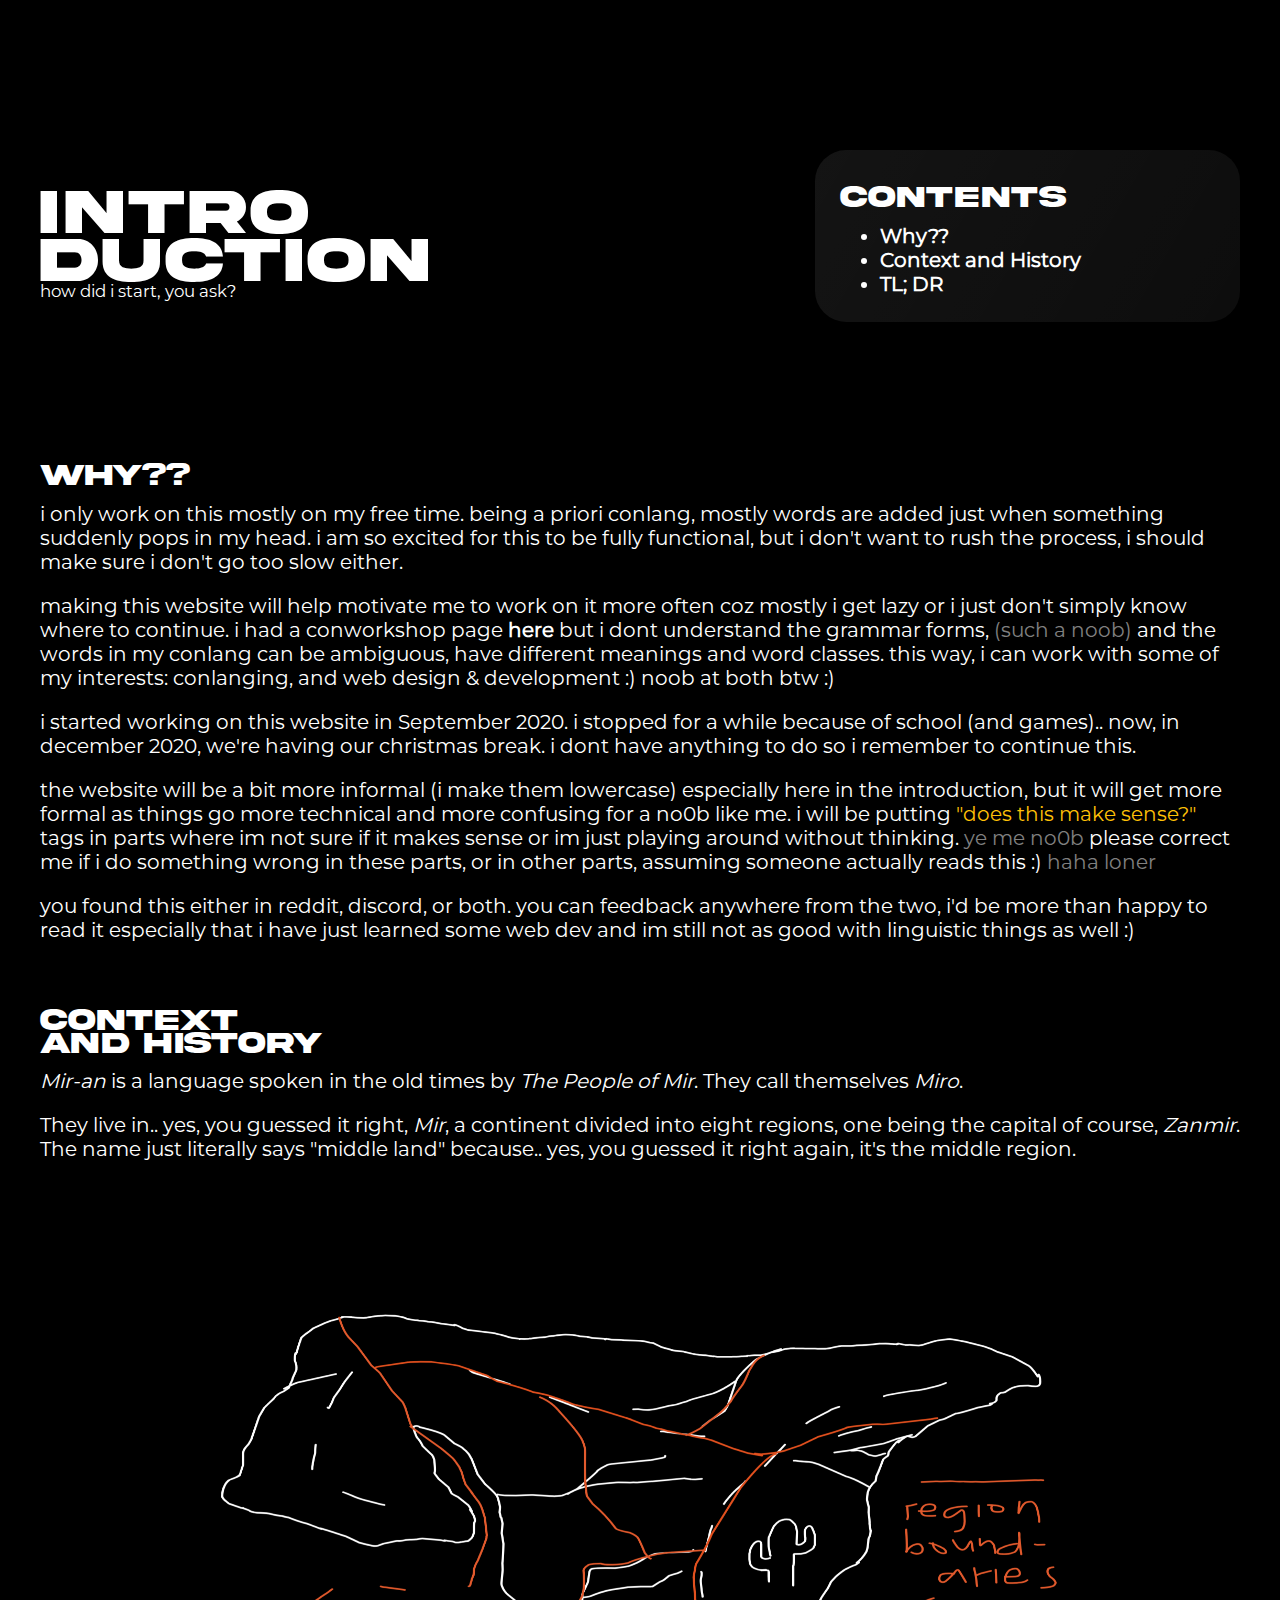
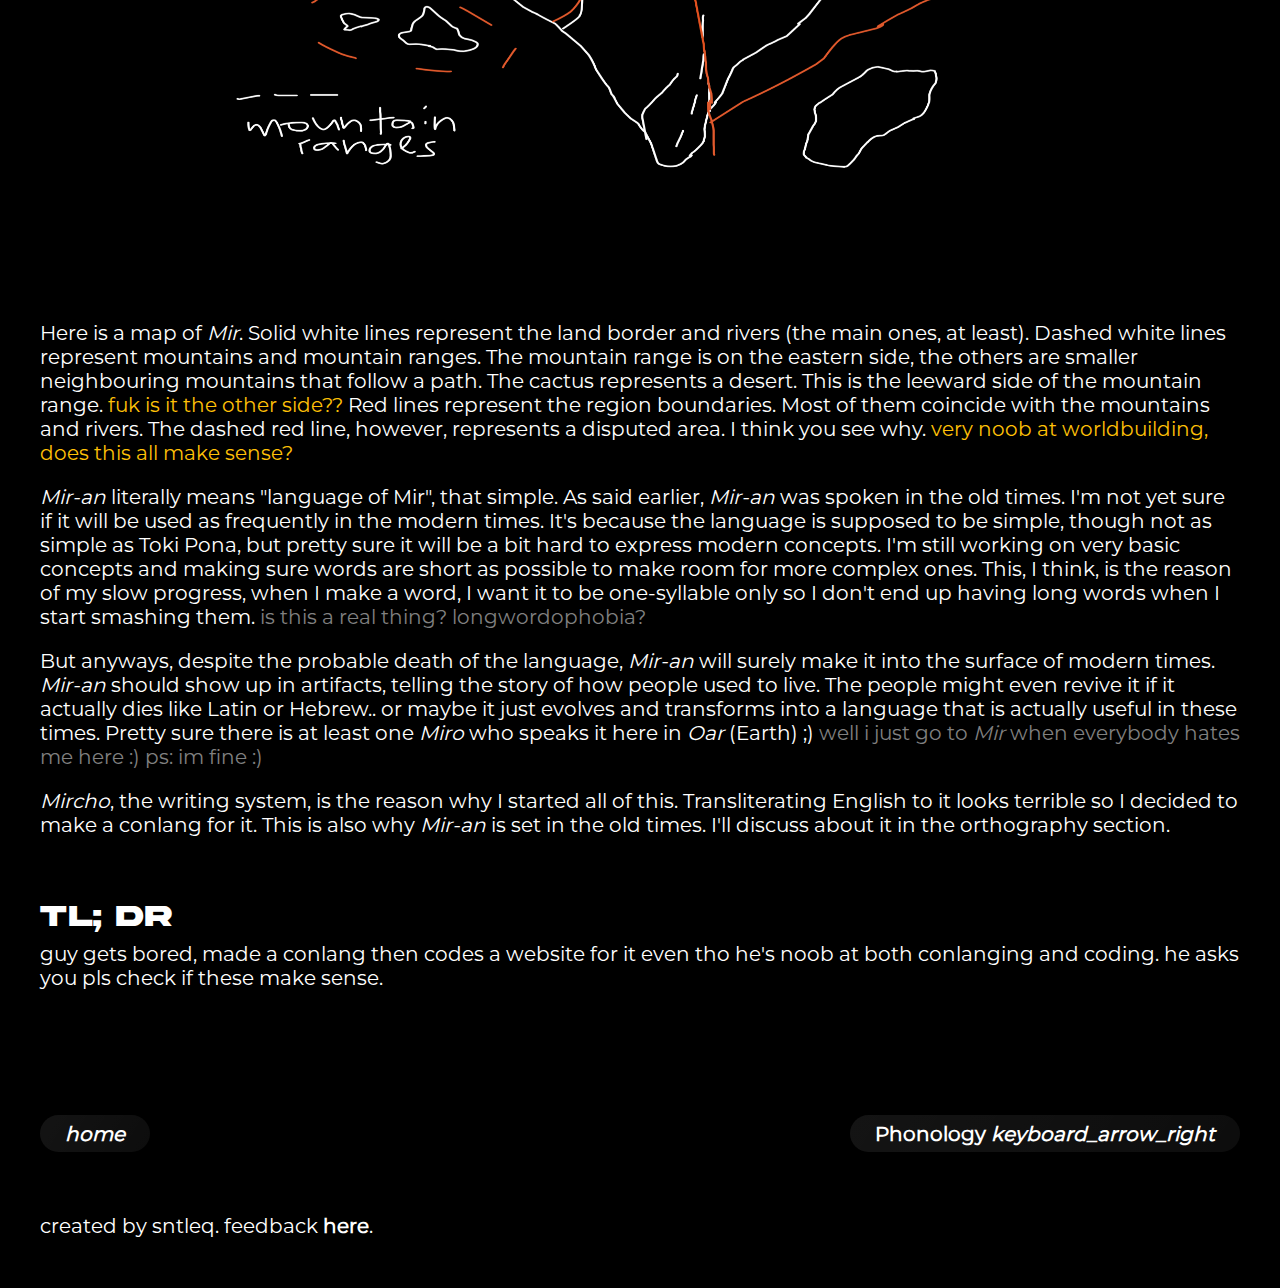
==== introduction/index.html @ e84870e8 "Update index.html" ====
<!DOCTYPE html>
<html>
    <head>
        <meta charset="UTF-8">
        <meta name="viewport" content="width=device-width, initial-scale=1.0">
        <meta http-equiv="X-UA-Compatible" content="ie=edge">
        <meta property="og:title" content="Mir-an">
        <meta property="og:description" content="a noob conlang made by a noob">
        <meta property="og:image" content="../assets/thumbnail.png">
        <meta property="og:url" content="sntleq.github.io/mir-an">
        <meta name="twitter:card" content="summary_large_image">
        <title>Mir-an</title>
        <link rel="shortcut icon" type="image/png" href="../assets/favicon.png">
        <link rel="stylesheet" href="../css/sections.css">
    </head>
    <body>
        <section id="welcome">
            <div id="title">
                <h1>INTRO</br>DUCTION</h1>
                <sub> how did i start, you ask?</sub>
            </div>
            <div id="tableofcontents">
                <h2>CONTENTS</h2>
                <ul>
                    <li><a href="#why">Why??</a></li>
                    <li><a href="#context">Context and History</a></li>
                    <li><a href="#tldr">TL; DR</a></li>
                </ul>
            </div>
        </section>
        <div class="articles">
            <section id="why">
                <h2>WHY??</h2>
                <p>i only work on this mostly on my free time. being a priori conlang, mostly words are added just when something suddenly pops in my head. i am so excited for this to be fully functional, but i don't want to rush the process, i should make sure i don't go too slow either.</p>
                <p>making this website will help motivate me to work on it more often coz mostly i get lazy or i just don't simply know where to continue. i had a conworkshop page <a href="https://conworkshop.com/view_language.php?l=MIRN">here</a> but i dont understand the grammar forms, <span class="grey">(such a  noob)</span> and the words in my conlang can be ambiguous, have different meanings and word classes. this way, i can work with some of my interests: conlanging, and web design & development :) noob at both btw :)</p>
                <p>i started working on this website in September 2020. i stopped for a while because of school (and games).. now, in december 2020, we're having our christmas break. i dont have anything to do so i remember to continue this.
                <p>the website will be a bit more informal (i make them lowercase) especially here in the introduction, but it will get more formal as things go more technical and more confusing for a no0b like me. i will be putting <span class="nosense">"does this make sense?"</span> tags in parts where im not sure if it makes sense or im just playing around without thinking. <span class="grey">ye me no0b</span> please correct me if i do something wrong in these parts, or in other parts, assuming someone actually reads this :) <span class="grey">haha loner</span></p>
                <p>you found this either in reddit, discord, or both. you can feedback anywhere from the two, i'd be more than happy to read it especially that i have just learned some web dev and im still not as good with linguistic things as well :)</p>
            </section>
            <section id="context">
                <h2>CONTEXT</br>AND HISTORY</h2>
                <p><i>Mir-an</i> is a language spoken in the old times by <i>The People of Mir</i>. They call themselves <i>Miro</i>.</p>
                <p>They live in.. yes, you guessed it right, <i>Mir</i>, a continent divided into eight regions, one being the capital of course, <i>Zanmir</i>. The name just literally says "middle land" because.. yes, you guessed it right again, it's the middle region.</p>
                <img src="../assets/mir.png" alt="just some shitty worldbuilding">
                <p>Here is a map of <i>Mir</i>. Solid white lines represent the land border and rivers (the main ones, at least). Dashed white lines represent mountains and mountain ranges. The mountain range is on the eastern side, the others are smaller neighbouring mountains that follow a path. The cactus represents a desert. This is the leeward side of the mountain range. <span class="nosense">fuk is it the other side??</span> Red lines represent the region boundaries. Most of them coincide with the mountains and rivers. The dashed red line, however, represents a disputed area. I think you see why. <span class="nosense">very noob at worldbuilding, does this all make sense?</span></p>
                <p><i>Mir-an</i> literally means "language of Mir", that simple. As said earlier, <i>Mir-an</i> was spoken in the old times. I'm not yet sure if it will be used as frequently in the modern times. It's because the language is supposed to be simple, though not as simple as Toki Pona, but pretty sure it will be a bit hard to express modern concepts. I'm still working on very basic concepts and making sure words are short as possible to make room for more complex ones. This, I think, is the reason of my slow progress, when I make a word, I want it to be one-syllable only so I don't end up having long words when I start smashing them. <span class="grey">is this a real thing? longwordophobia?</span>
</p>
                <p>But anyways, despite the probable death of the language, <i>Mir-an</i> will surely make it into the surface of modern times. <i>Mir-an</i> should show up in artifacts, telling the story of how people used to live. The people might even revive it if it actually dies like Latin or Hebrew.. or maybe it just evolves and transforms into a language that is actually useful in these times. Pretty sure there is at least one <i>Miro</i> who speaks it here in <i>Oar</i> (Earth)  ;) <span class="grey">well i just go to <i>Mir</i> when everybody hates me here :) ps: im fine :)</span> </p>
                <p><i>Mircho</i>, the writing system, is the reason why I started all of this. Transliterating English to it looks terrible so I decided to make a conlang for it. This is also why <i>Mir-an</i> is set in the old times. I'll discuss about it in the orthography section.</p>
            </section>
            <section id="tldr">
                <h2>TL; DR</h2>
                <p>guy gets bored, made a conlang then codes a website for it even tho he's noob at both conlanging and coding. he asks you pls check if these make sense.</p>
            </section>
        </div>
        <section id="nav"> 
            <a class="navlink" href="sntleq.github.io/mir-an"><i class="material-icons">home</i></a>
            <a class="navlink" href="../phonology">Phonology <i class="material-icons">keyboard_arrow_right</i></a>
        </section>
        <footer>created by sntleq. feedback <a href="#">here</a>.</footer>
    </body>
</html>
---- css/sections.css ----
/* base styles */

body {
    font-family:"Montserrat";
    background-color:black;
    color:white;
    margin:0 auto;
}
a {
    text-decoration:none;
    font-weight:bold;
    color: white;
}
#welcome {
    margin-top:100px;
    display:flex;
    flex-wrap:wrap;
    justify-content:space-between;
    align-items:center;
}
#title {
    margin-right:6.25em;
}
#tableofcontents {
    background-image:linear-gradient(300deg,rgba(255,255,255,0.05),rgba(255,255,255,0.08));
    padding:0.3125em 1.25em;
    border-radius:1.5625em;
    width:18.75em;
    margin:1.5625em 0;
    overflow:hidden;
    position:relative;
    top:0.9375em;
}
.grey {
    color:gray;
}
.nosense {
    color:#FFC107;
}
h1,h2 {
    font-family:"Akira";
    line-height:0.75;
    position:relative;
    top:0.2em;
    margin-bottom:0;
}
h1 {
    font-size:320%;
}
h2 {
    font-size:150%;
}
h3 {
    font-size:90%;
    font-family:"Akira";
    line-height:0.9;
    position:relative;
    top:0.1em;
    margin-bottom:0;
}
section {
    margin:3.125em auto;
}
.articles {
    margin:6.25em auto;
}
img {
    display:block;
    width:80%;
    max-height:80vh;
    margin-left:auto;
    margin-right:auto;
}
.tablediv {
    overflow-x:auto;
}
table {
    border-collapse:collapse;
}
table,th,td {
    border:1px solid white;
}
td {
    text-align:center;
}
#nav {
    display:flex;
    flex-wrap:wrap;
    justify-content:space-between;
    align-items:center;
}
.navlink {
    background-image:linear-gradient(300deg,rgba(255,255,255,0.05),rgba(255,255,255,0.08));
    padding:0.3125em 1.25em;
    border-radius:1.5625em;
}
footer {
    margin-bottom:50px;
}
@font-face {
  font-family:"Akira";
  src:url("../assets/akira-expanded-demo.otf") format("opentype");
}
@font-face {
  font-family:Montserrat;
  src:url("../assets/montserrat-regular.otf") format("opentype");
}

/* mobile styles*/

body {
    max-width:90%
}

/* laptop styles */

@media screen and (min-width:960px) {
    body {
        font-size:18px;
    }
}

/* desktop styles */

@media screen and (min-width:1200px) {
    body {
        font-size:20px;
        max-width:1200px;
    }
}
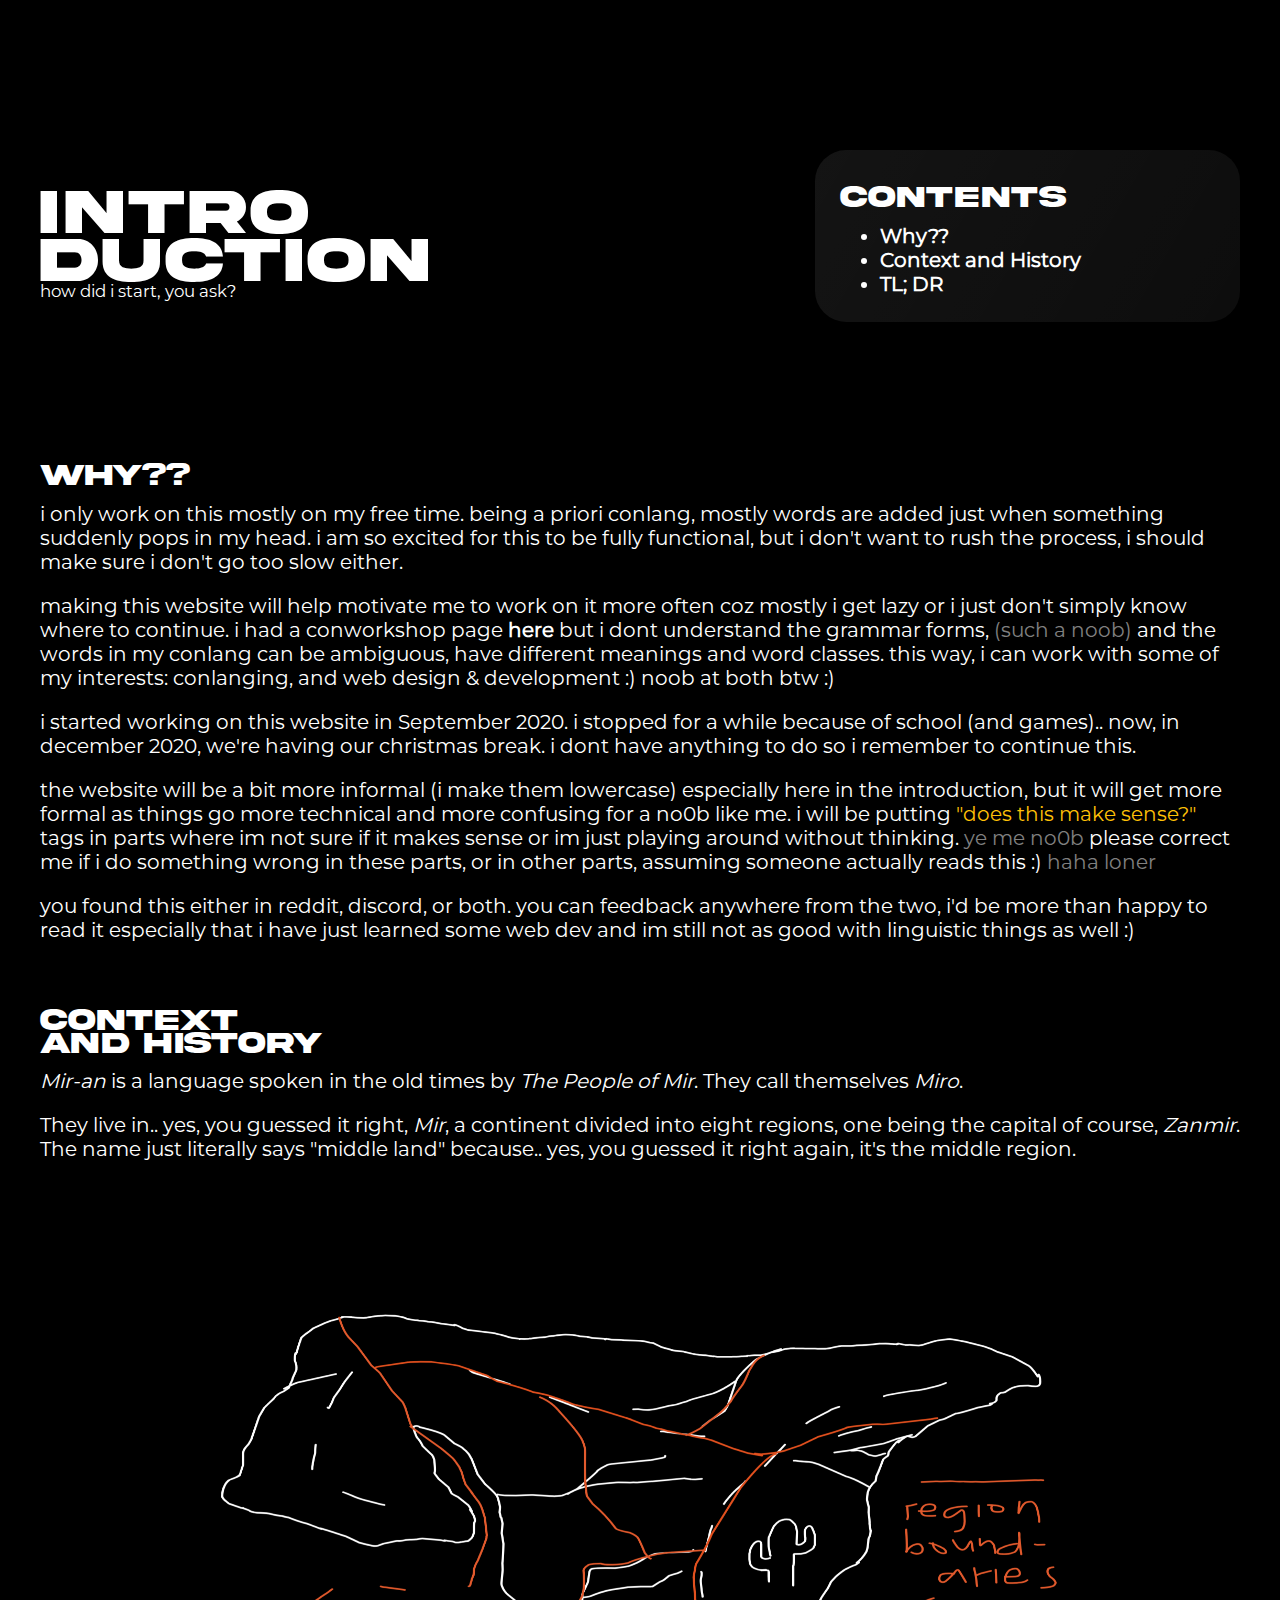
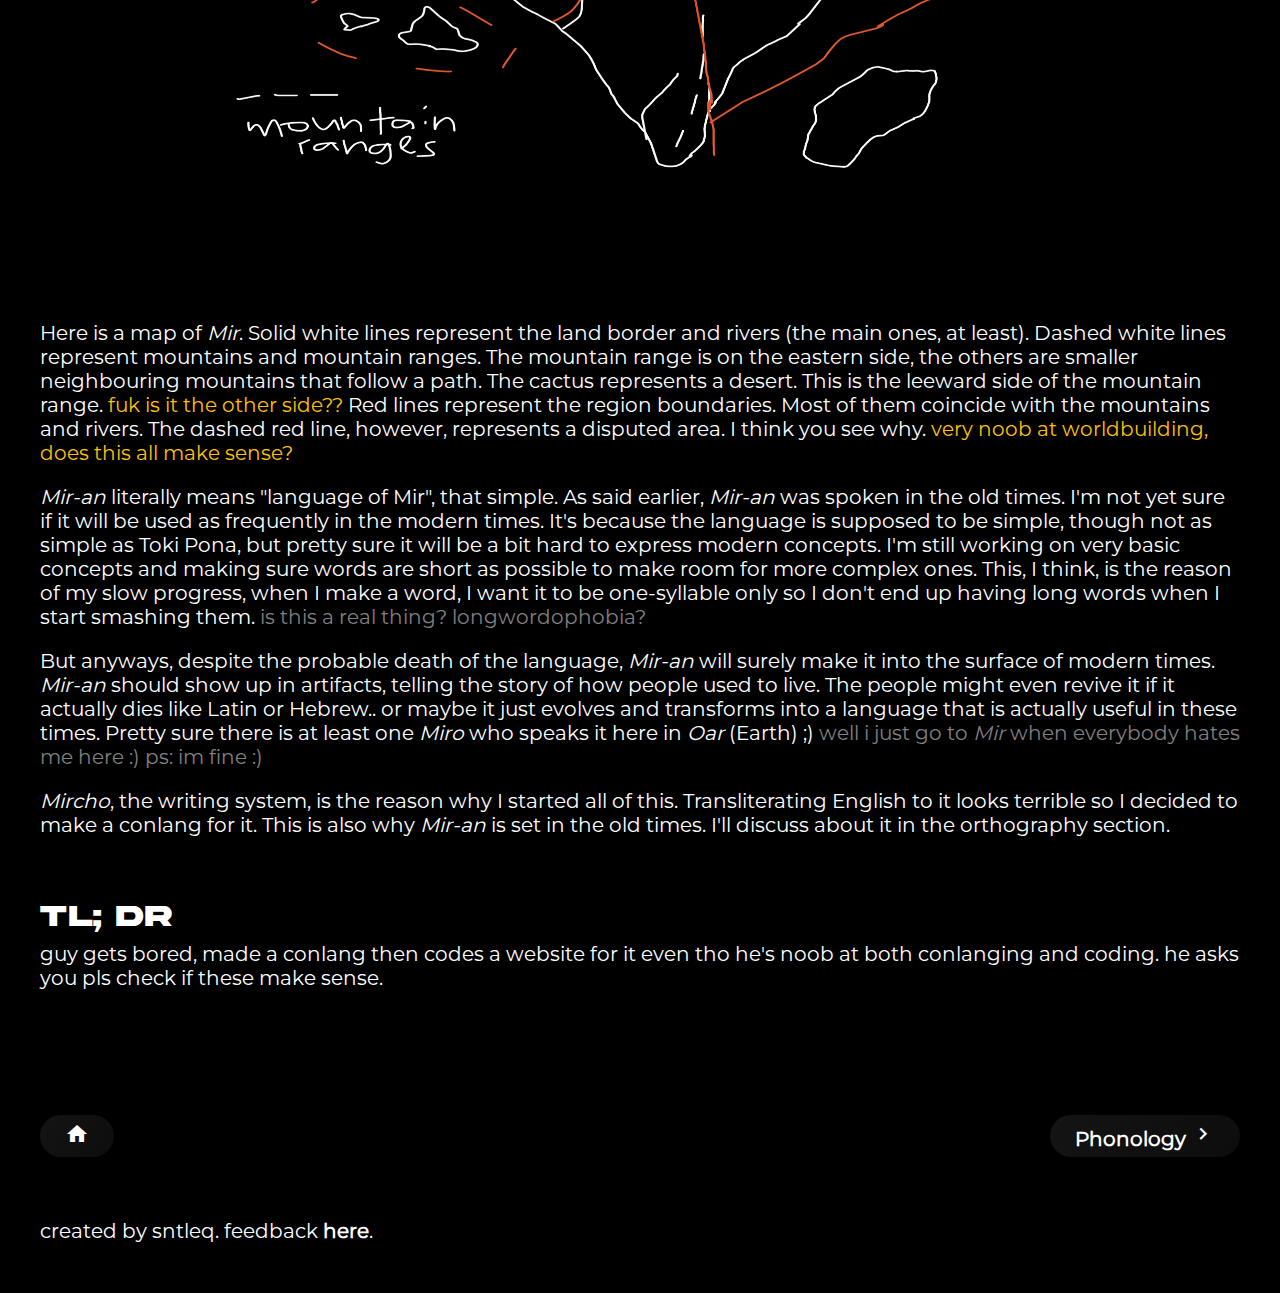
==== commit 8a81e144: "Update index.html" ====
--- a/introduction/index.html
+++ b/introduction/index.html
@@ -12,6 +12,8 @@
         <title>Mir-an</title>
         <link rel="shortcut icon" type="image/png" href="../assets/favicon.png">
         <link rel="stylesheet" href="../css/sections.css">
+        <link href="https://fonts.googleapis.com/icon?family=Material+Icons"
+      rel="stylesheet">
     </head>
     <body>
         <section id="welcome">
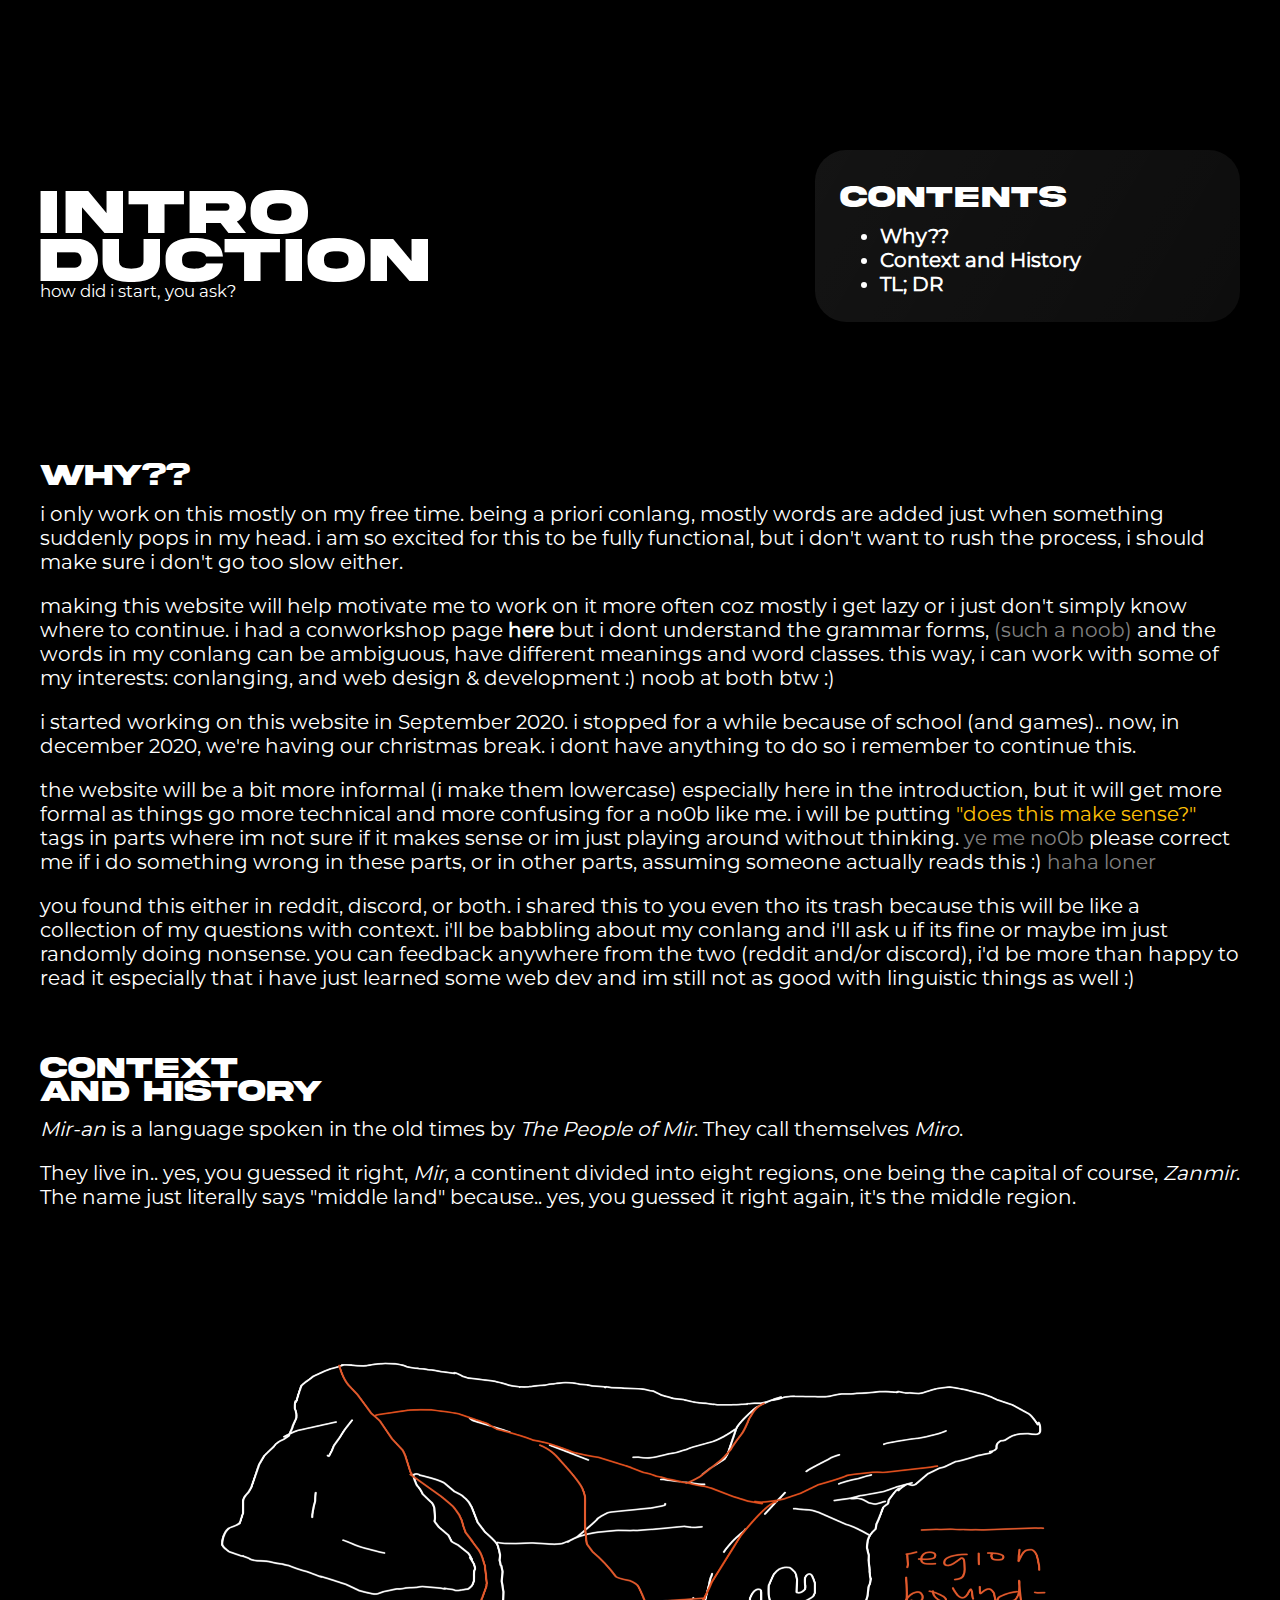
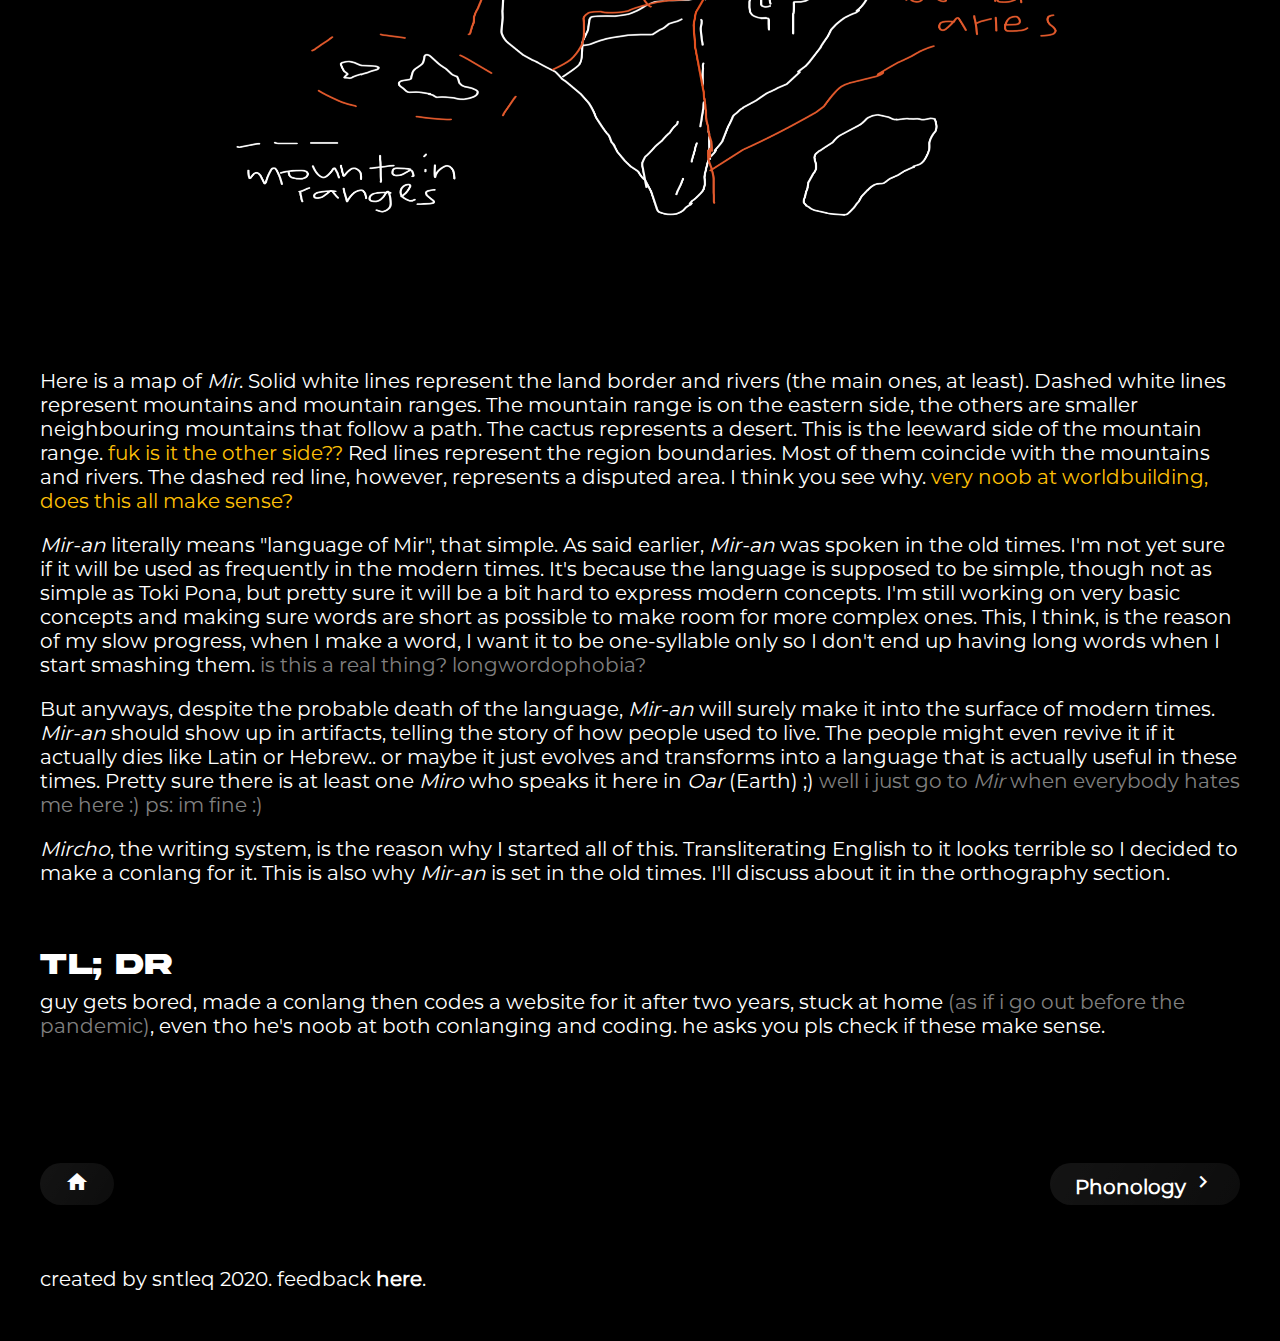
==== commit 766ed2b5: "Update index.html" ====
--- a/introduction/index.html
+++ b/introduction/index.html
@@ -37,7 +37,7 @@
                 <p>making this website will help motivate me to work on it more often coz mostly i get lazy or i just don't simply know where to continue. i had a conworkshop page <a href="https://conworkshop.com/view_language.php?l=MIRN">here</a> but i dont understand the grammar forms, <span class="grey">(such a  noob)</span> and the words in my conlang can be ambiguous, have different meanings and word classes. this way, i can work with some of my interests: conlanging, and web design & development :) noob at both btw :)</p>
                 <p>i started working on this website in September 2020. i stopped for a while because of school (and games).. now, in december 2020, we're having our christmas break. i dont have anything to do so i remember to continue this.
                 <p>the website will be a bit more informal (i make them lowercase) especially here in the introduction, but it will get more formal as things go more technical and more confusing for a no0b like me. i will be putting <span class="nosense">"does this make sense?"</span> tags in parts where im not sure if it makes sense or im just playing around without thinking. <span class="grey">ye me no0b</span> please correct me if i do something wrong in these parts, or in other parts, assuming someone actually reads this :) <span class="grey">haha loner</span></p>
-                <p>you found this either in reddit, discord, or both. you can feedback anywhere from the two, i'd be more than happy to read it especially that i have just learned some web dev and im still not as good with linguistic things as well :)</p>
+                <p>you found this either in reddit, discord, or both. i shared this to you even tho its trash because this will be like a collection of my questions with context. i'll be babbling about my conlang and i'll ask u if its fine or maybe im just randomly doing nonsense. you can feedback anywhere from the two (reddit and/or discord), i'd be more than happy to read it especially that i have just learned some web dev and im still not as good with linguistic things as well :)</p>
             </section>
             <section id="context">
                 <h2>CONTEXT</br>AND HISTORY</h2>
@@ -52,13 +52,13 @@
             </section>
             <section id="tldr">
                 <h2>TL; DR</h2>
-                <p>guy gets bored, made a conlang then codes a website for it even tho he's noob at both conlanging and coding. he asks you pls check if these make sense.</p>
+                <p>guy gets bored, made a conlang then codes a website for it after two years, stuck at home <span class="grey">(as if i go out before the pandemic)</span>, even tho he's noob at both conlanging and coding. he asks you pls check if these make sense.</p>
             </section>
         </div>
         <section id="nav"> 
-            <a class="navlink" href="sntleq.github.io/mir-an"><i class="material-icons">home</i></a>
-            <a class="navlink" href="../phonology">Phonology <i class="material-icons">keyboard_arrow_right</i></a>
+            <a class="navlink" href="../"><span class="valign-wrapper"><i class="material-icons">home</i></span></a>
+            <a class="navlink" href="../phonology"><span class="valign-wrapper">Phonology <i class="material-icons">keyboard_arrow_right</i></span></a>
         </section>
-        <footer>created by sntleq. feedback <a href="#">here</a>.</footer>
+        <footer>created by sntleq 2020. feedback <a href="#">here</a>.</footer>
     </body>
 </html>
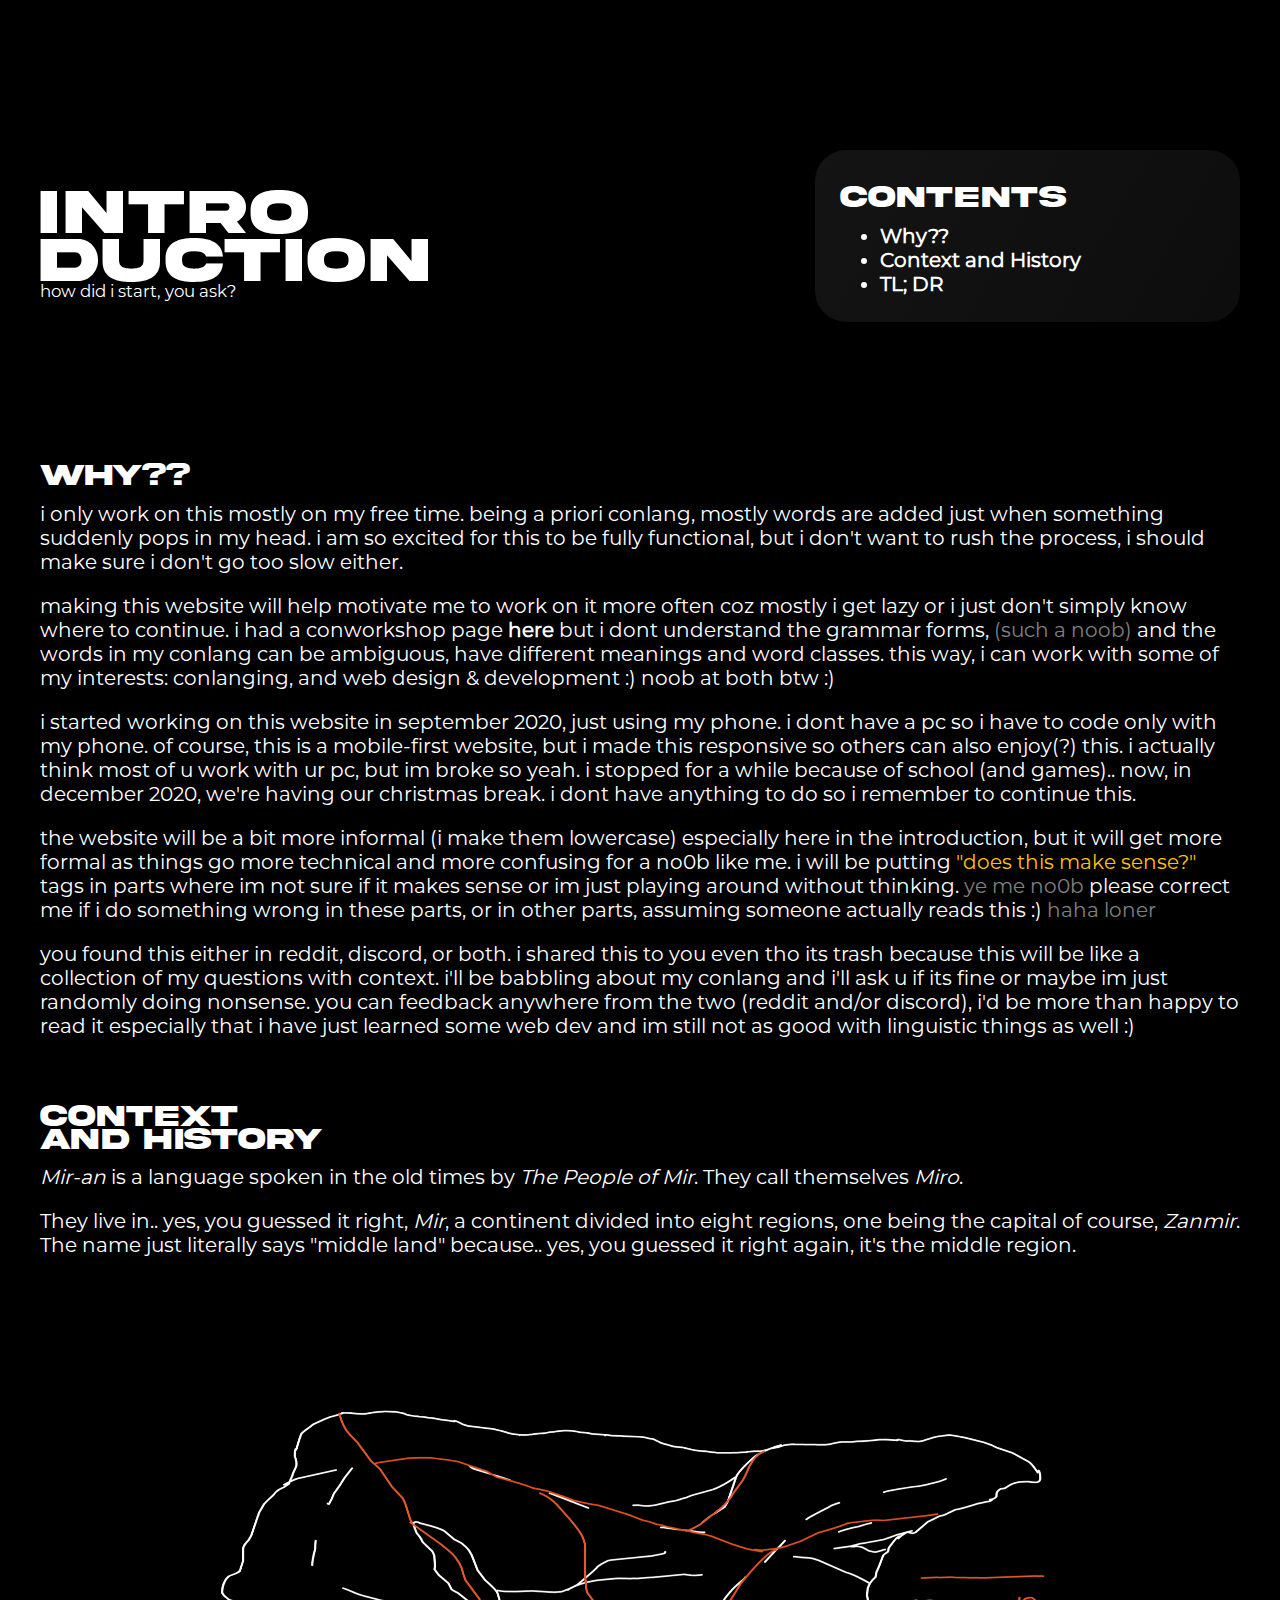
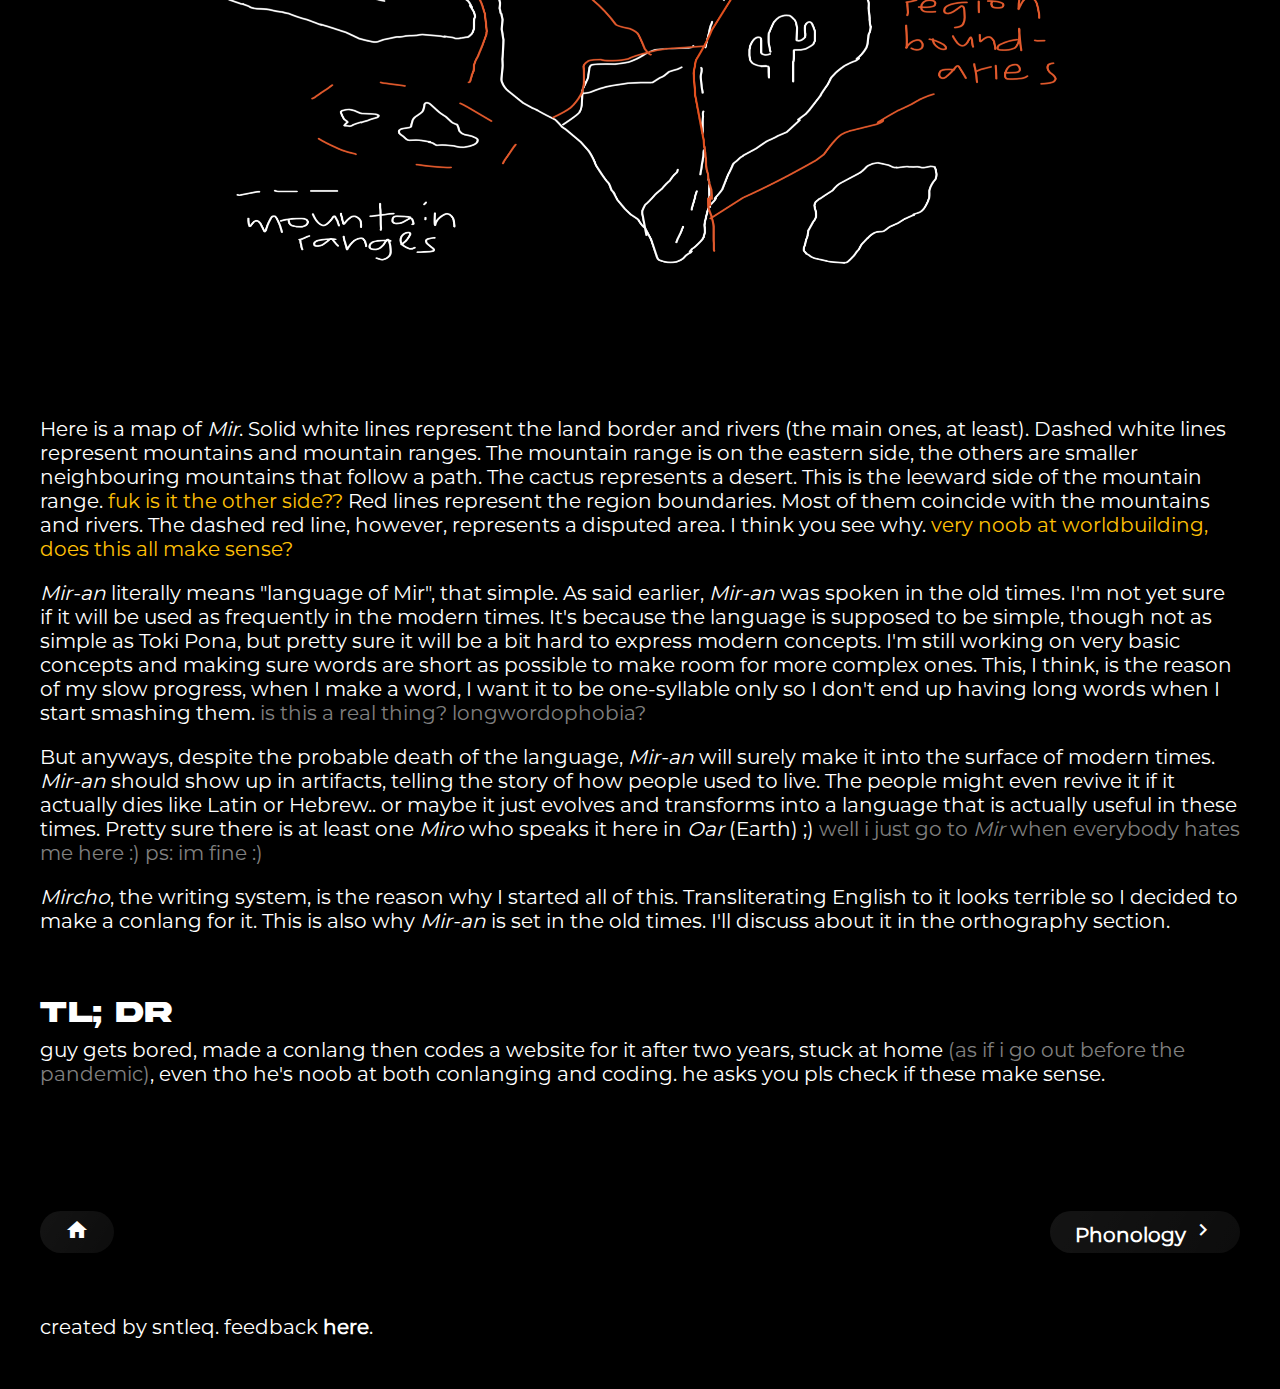
==== commit fdb1231a: "Update index.html" ====
--- a/introduction/index.html
+++ b/introduction/index.html
@@ -35,7 +35,7 @@
                 <h2>WHY??</h2>
                 <p>i only work on this mostly on my free time. being a priori conlang, mostly words are added just when something suddenly pops in my head. i am so excited for this to be fully functional, but i don't want to rush the process, i should make sure i don't go too slow either.</p>
                 <p>making this website will help motivate me to work on it more often coz mostly i get lazy or i just don't simply know where to continue. i had a conworkshop page <a href="https://conworkshop.com/view_language.php?l=MIRN">here</a> but i dont understand the grammar forms, <span class="grey">(such a  noob)</span> and the words in my conlang can be ambiguous, have different meanings and word classes. this way, i can work with some of my interests: conlanging, and web design & development :) noob at both btw :)</p>
-                <p>i started working on this website in September 2020. i stopped for a while because of school (and games).. now, in december 2020, we're having our christmas break. i dont have anything to do so i remember to continue this.
+                <p>i started working on this website in september 2020, just using my phone. i dont have a pc so i have to code only with my phone. of course, this is a mobile-first website, but i made this responsive so others can also enjoy(?) this. i actually think most of u work with ur pc, but im broke so yeah. i stopped for a while because of school (and games).. now, in december 2020, we're having our christmas break. i dont have anything to do so i remember to continue this.
                 <p>the website will be a bit more informal (i make them lowercase) especially here in the introduction, but it will get more formal as things go more technical and more confusing for a no0b like me. i will be putting <span class="nosense">"does this make sense?"</span> tags in parts where im not sure if it makes sense or im just playing around without thinking. <span class="grey">ye me no0b</span> please correct me if i do something wrong in these parts, or in other parts, assuming someone actually reads this :) <span class="grey">haha loner</span></p>
                 <p>you found this either in reddit, discord, or both. i shared this to you even tho its trash because this will be like a collection of my questions with context. i'll be babbling about my conlang and i'll ask u if its fine or maybe im just randomly doing nonsense. you can feedback anywhere from the two (reddit and/or discord), i'd be more than happy to read it especially that i have just learned some web dev and im still not as good with linguistic things as well :)</p>
             </section>
@@ -56,9 +56,9 @@
             </section>
         </div>
         <section id="nav"> 
-            <a class="navlink" href="../"><span class="valign-wrapper"><i class="material-icons">home</i></span></a>
-            <a class="navlink" href="../phonology"><span class="valign-wrapper">Phonology <i class="material-icons">keyboard_arrow_right</i></span></a>
+            <a class="navlink" href="../"><i class="material-icons">home</i></a>
+            <a class="navlink" href="../phonology">Phonology <i class="material-icons">keyboard_arrow_right</i></a>
         </section>
-        <footer>created by sntleq 2020. feedback <a href="#">here</a>.</footer>
+        <footer>created by sntleq. feedback <a href="#">here</a>.</footer>
     </body>
 </html>
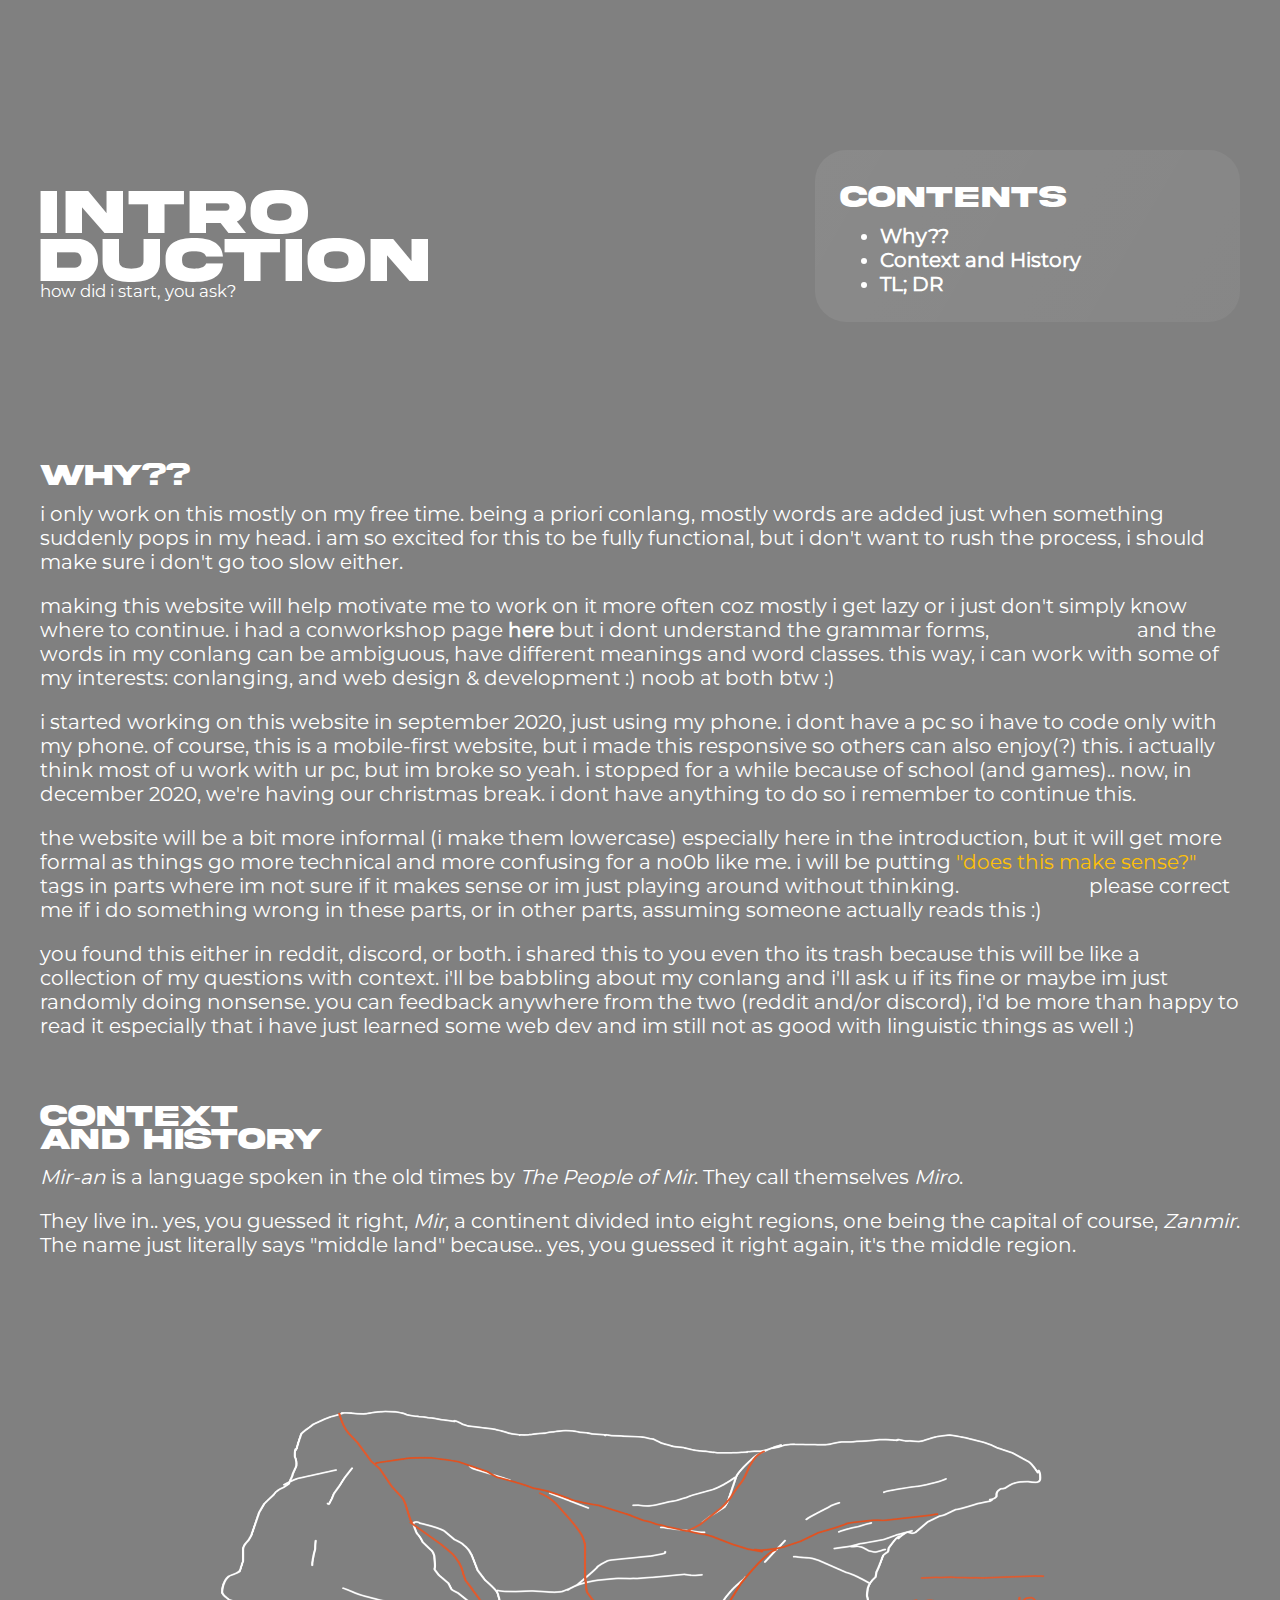
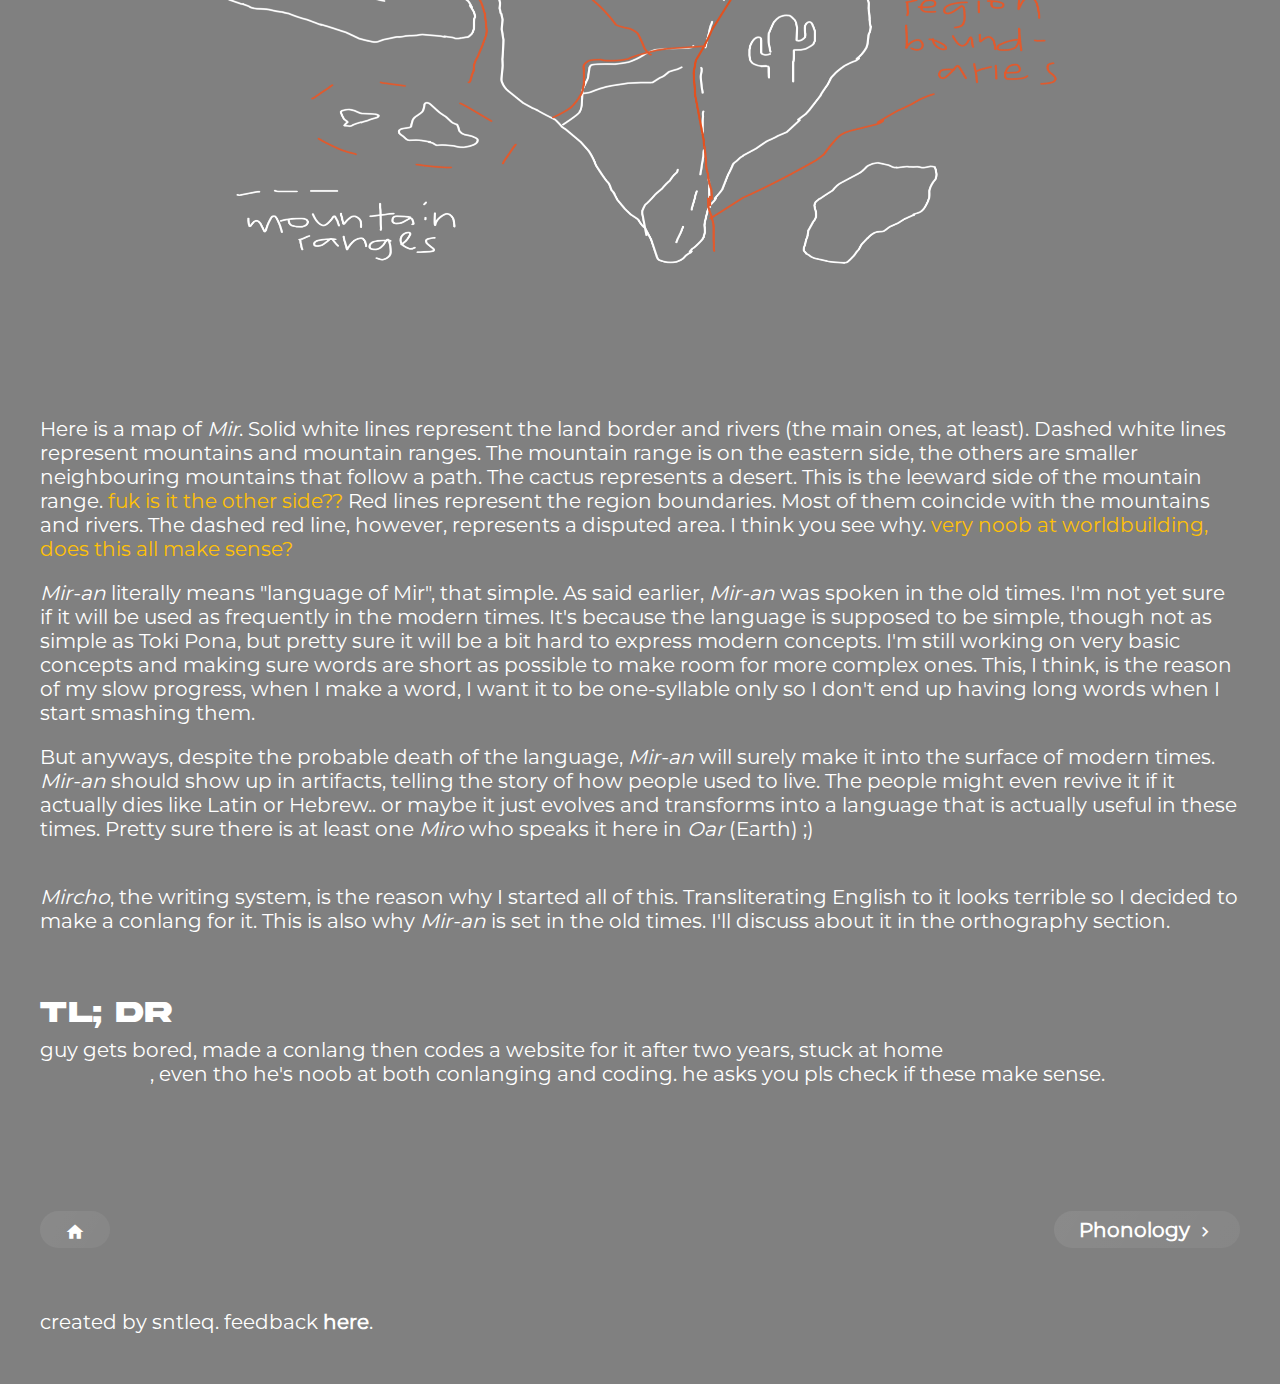
==== commit fa22ee39: "Update index.html" ====
--- a/introduction/index.html
+++ b/introduction/index.html
@@ -56,8 +56,8 @@
             </section>
         </div>
         <section id="nav"> 
-            <a class="navlink" href="../"><i class="material-icons">home</i></a>
-            <a class="navlink" href="../phonology">Phonology <i class="material-icons">keyboard_arrow_right</i></a>
+            <a class="navlink" href="../"><i class="inline-icon material-icons">home</i></a>
+            <a class="navlink" href="../phonology">Phonology <i class="inline-icon material-icons">keyboard_arrow_right</i></a>
         </section>
         <footer>created by sntleq. feedback <a href="#">here</a>.</footer>
     </body>
--- a/css/sections.css
+++ b/css/sections.css
@@ -2,7 +2,7 @@
 
 body {
     font-family:"Montserrat";
-    background-color:black;
+    background-color:gray;
     color:white;
     margin:0 auto;
 }
@@ -94,6 +94,10 @@
     padding:0.3125em 1.25em;
     border-radius:1.5625em;
 }
+.inline-icon {
+   vertical-align: bottom;
+   font-size: 16px !important;
+}
 footer {
     margin-bottom:50px;
 }
@@ -118,6 +122,9 @@
     body {
         font-size:18px;
     }
+    .inline-icon {
+        font-size: 18px !important;
+    }
 }
 
 /* desktop styles */
@@ -127,4 +134,7 @@
         font-size:20px;
         max-width:1200px;
     }
+    .inline-icon {
+        font-size: 20px !important;
+    }
 }
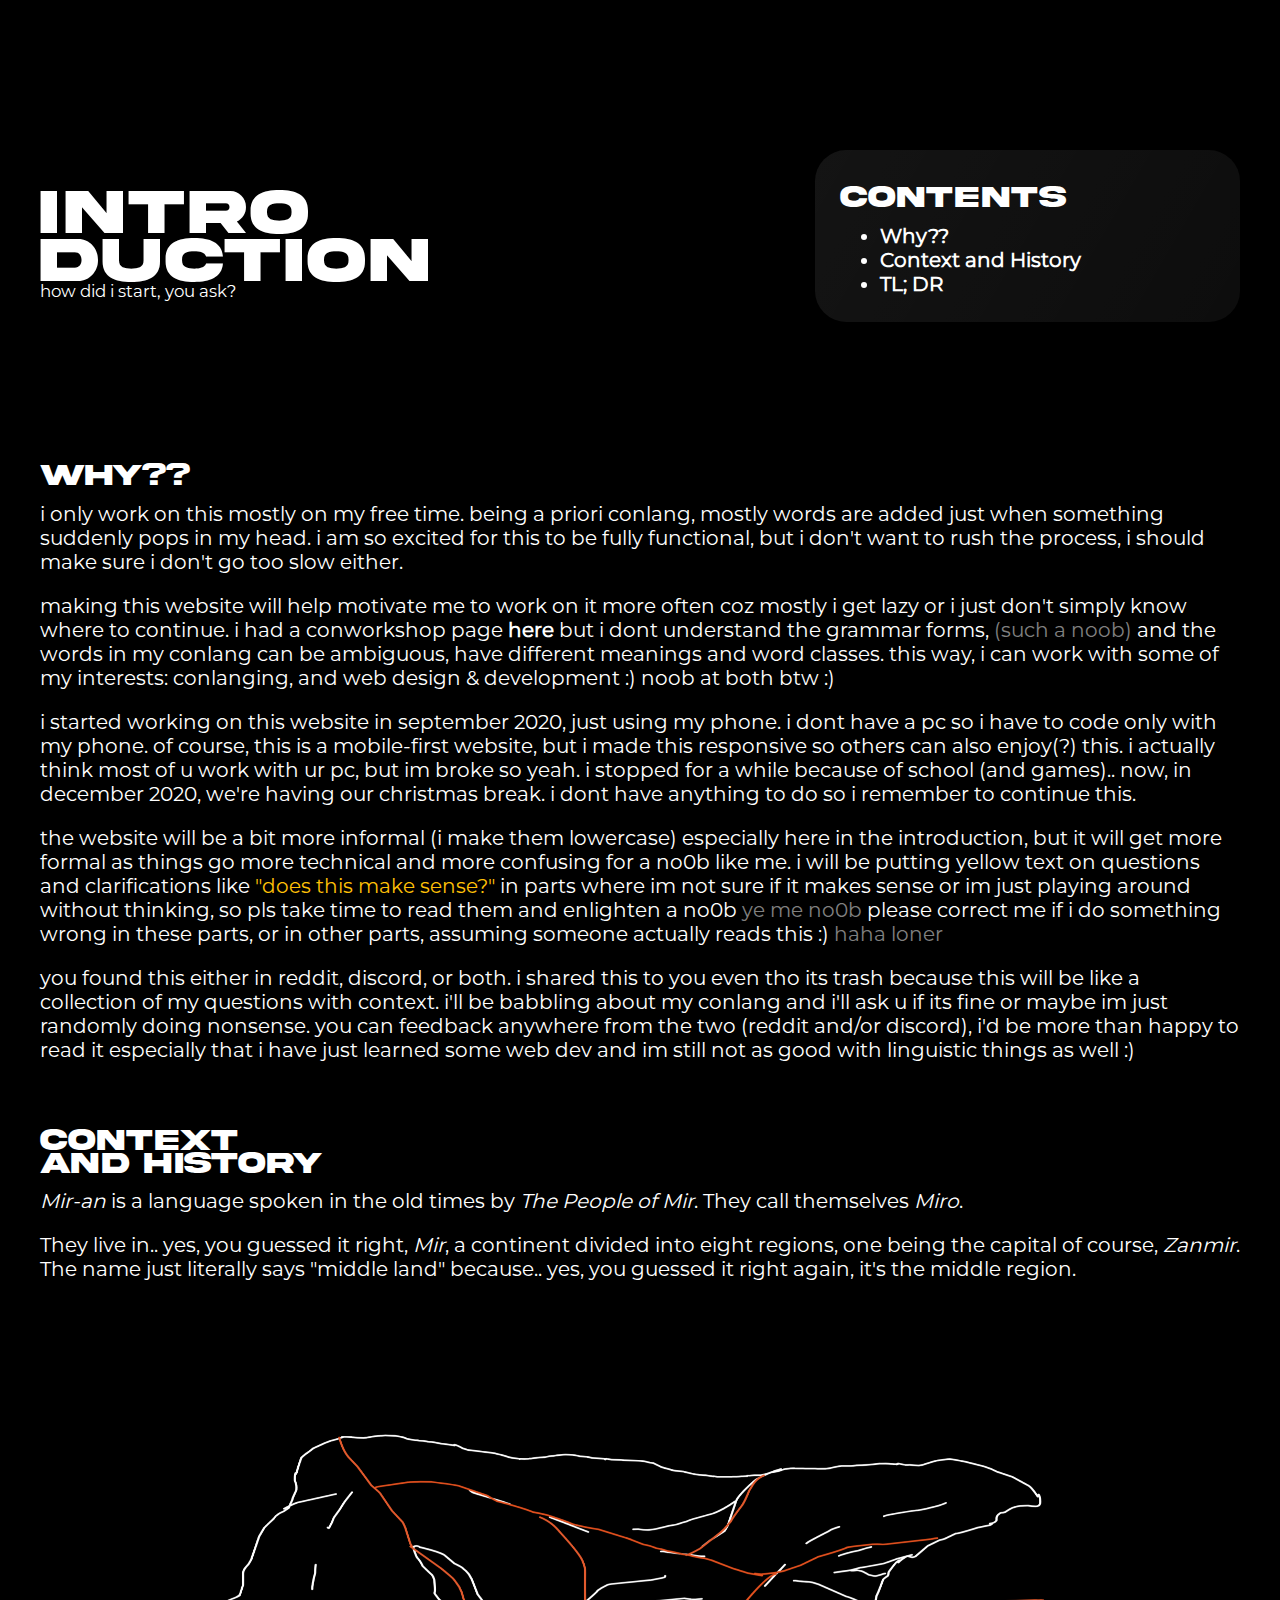
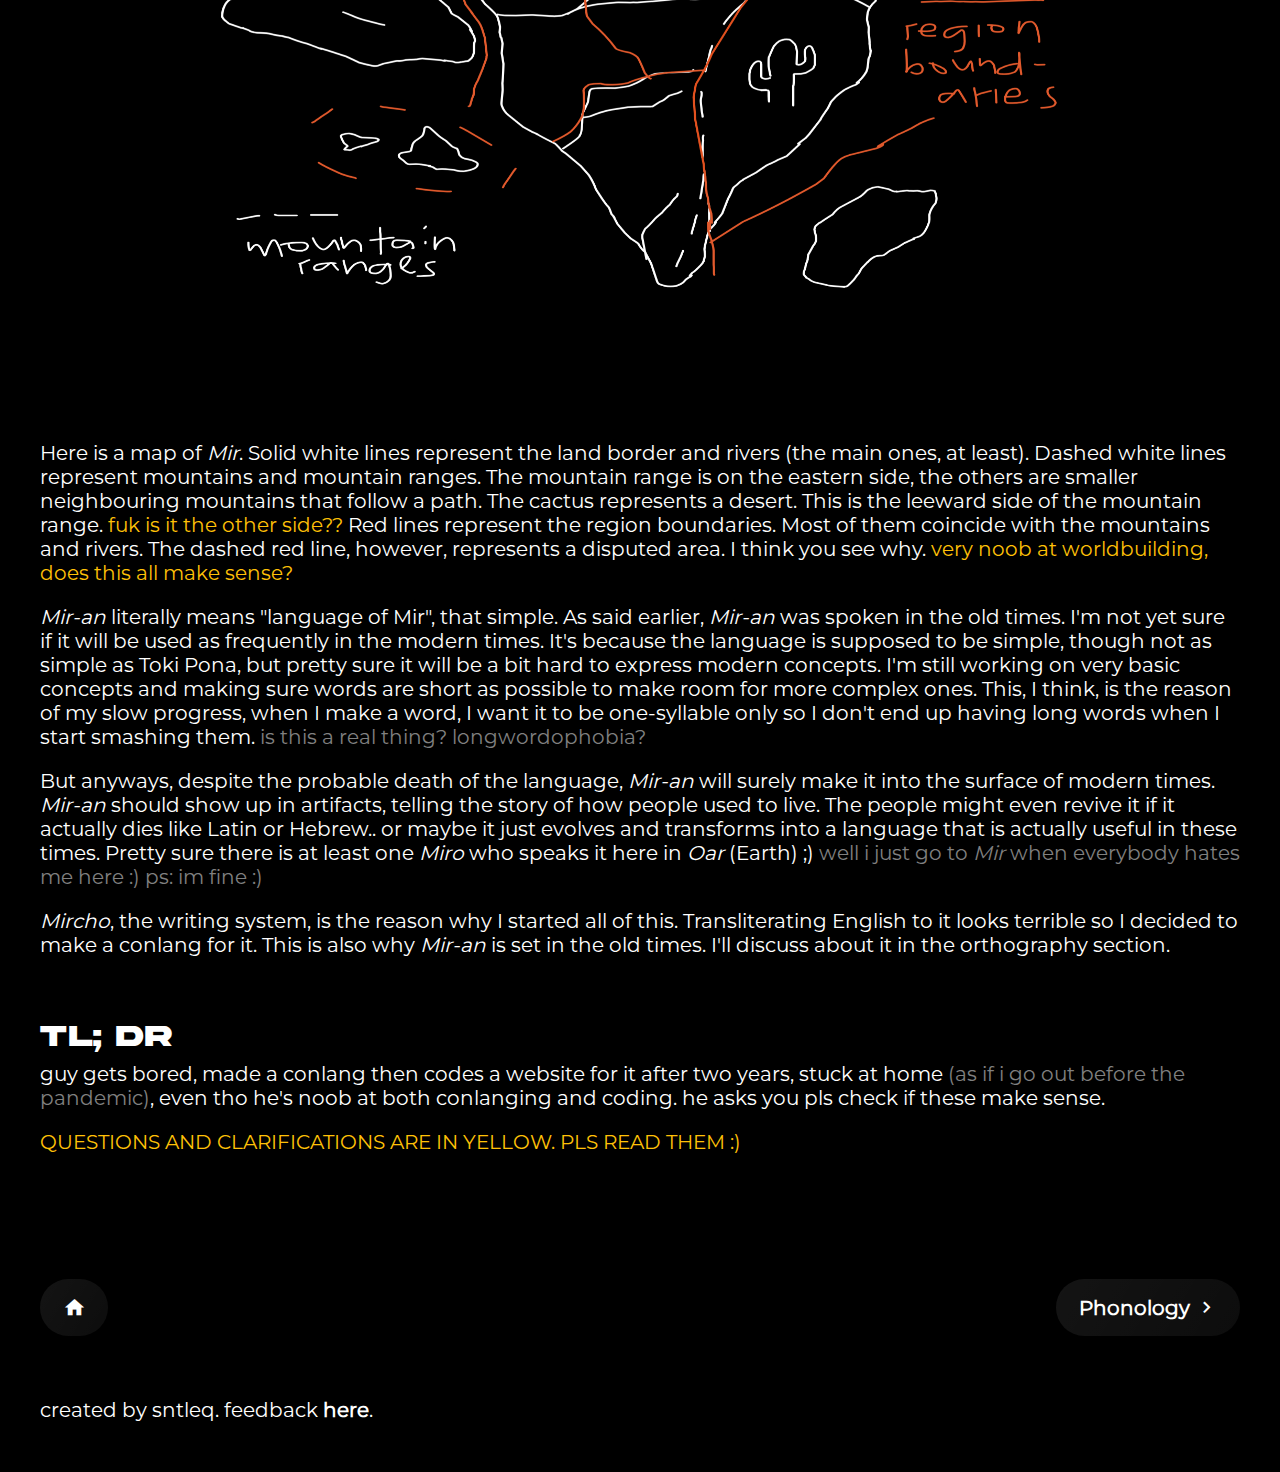
==== commit b1ece115: "Update index.html" ====
--- a/introduction/index.html
+++ b/introduction/index.html
@@ -36,7 +36,7 @@
                 <p>i only work on this mostly on my free time. being a priori conlang, mostly words are added just when something suddenly pops in my head. i am so excited for this to be fully functional, but i don't want to rush the process, i should make sure i don't go too slow either.</p>
                 <p>making this website will help motivate me to work on it more often coz mostly i get lazy or i just don't simply know where to continue. i had a conworkshop page <a href="https://conworkshop.com/view_language.php?l=MIRN">here</a> but i dont understand the grammar forms, <span class="grey">(such a  noob)</span> and the words in my conlang can be ambiguous, have different meanings and word classes. this way, i can work with some of my interests: conlanging, and web design & development :) noob at both btw :)</p>
                 <p>i started working on this website in september 2020, just using my phone. i dont have a pc so i have to code only with my phone. of course, this is a mobile-first website, but i made this responsive so others can also enjoy(?) this. i actually think most of u work with ur pc, but im broke so yeah. i stopped for a while because of school (and games).. now, in december 2020, we're having our christmas break. i dont have anything to do so i remember to continue this.
-                <p>the website will be a bit more informal (i make them lowercase) especially here in the introduction, but it will get more formal as things go more technical and more confusing for a no0b like me. i will be putting <span class="nosense">"does this make sense?"</span> tags in parts where im not sure if it makes sense or im just playing around without thinking. <span class="grey">ye me no0b</span> please correct me if i do something wrong in these parts, or in other parts, assuming someone actually reads this :) <span class="grey">haha loner</span></p>
+                <p>the website will be a bit more informal (i make them lowercase) especially here in the introduction, but it will get more formal as things go more technical and more confusing for a no0b like me. i will be putting yellow text on questions and clarifications like <span class="nosense">"does this make sense?"</span> in parts where im not sure if it makes sense or im just playing around without thinking, so pls take time to read them and enlighten a no0b <span class="grey">ye me no0b</span> please correct me if i do something wrong in these parts, or in other parts, assuming someone actually reads this :) <span class="grey">haha loner</span></p>
                 <p>you found this either in reddit, discord, or both. i shared this to you even tho its trash because this will be like a collection of my questions with context. i'll be babbling about my conlang and i'll ask u if its fine or maybe im just randomly doing nonsense. you can feedback anywhere from the two (reddit and/or discord), i'd be more than happy to read it especially that i have just learned some web dev and im still not as good with linguistic things as well :)</p>
             </section>
             <section id="context">
@@ -53,6 +53,7 @@
             <section id="tldr">
                 <h2>TL; DR</h2>
                 <p>guy gets bored, made a conlang then codes a website for it after two years, stuck at home <span class="grey">(as if i go out before the pandemic)</span>, even tho he's noob at both conlanging and coding. he asks you pls check if these make sense.</p>
+                <p class="nosense">QUESTIONS AND CLARIFICATIONS ARE IN YELLOW. PLS READ THEM :)</p>
             </section>
         </div>
         <section id="nav"> 
--- a/css/sections.css
+++ b/css/sections.css
@@ -2,7 +2,7 @@
 
 body {
     font-family:"Montserrat";
-    background-color:gray;
+    background-color:black;
     color:white;
     margin:0 auto;
 }
@@ -56,7 +56,7 @@
     line-height:0.9;
     position:relative;
     top:0.1em;
-    margin-bottom:0;
+    margin-bottom:0.2em;
 }
 section {
     margin:3.125em auto;
@@ -91,12 +91,12 @@
 }
 .navlink {
     background-image:linear-gradient(300deg,rgba(255,255,255,0.05),rgba(255,255,255,0.08));
-    padding:0.3125em 1.25em;
+    padding:0.8125em 1.125em;
     border-radius:1.5625em;
 }
 .inline-icon {
    vertical-align: bottom;
-   font-size: 16px !important;
+   font-size: 1.125em !important;
 }
 footer {
     margin-bottom:50px;
@@ -122,9 +122,6 @@
     body {
         font-size:18px;
     }
-    .inline-icon {
-        font-size: 18px !important;
-    }
 }
 
 /* desktop styles */
@@ -134,7 +131,4 @@
         font-size:20px;
         max-width:1200px;
     }
-    .inline-icon {
-        font-size: 20px !important;
-    }
 }
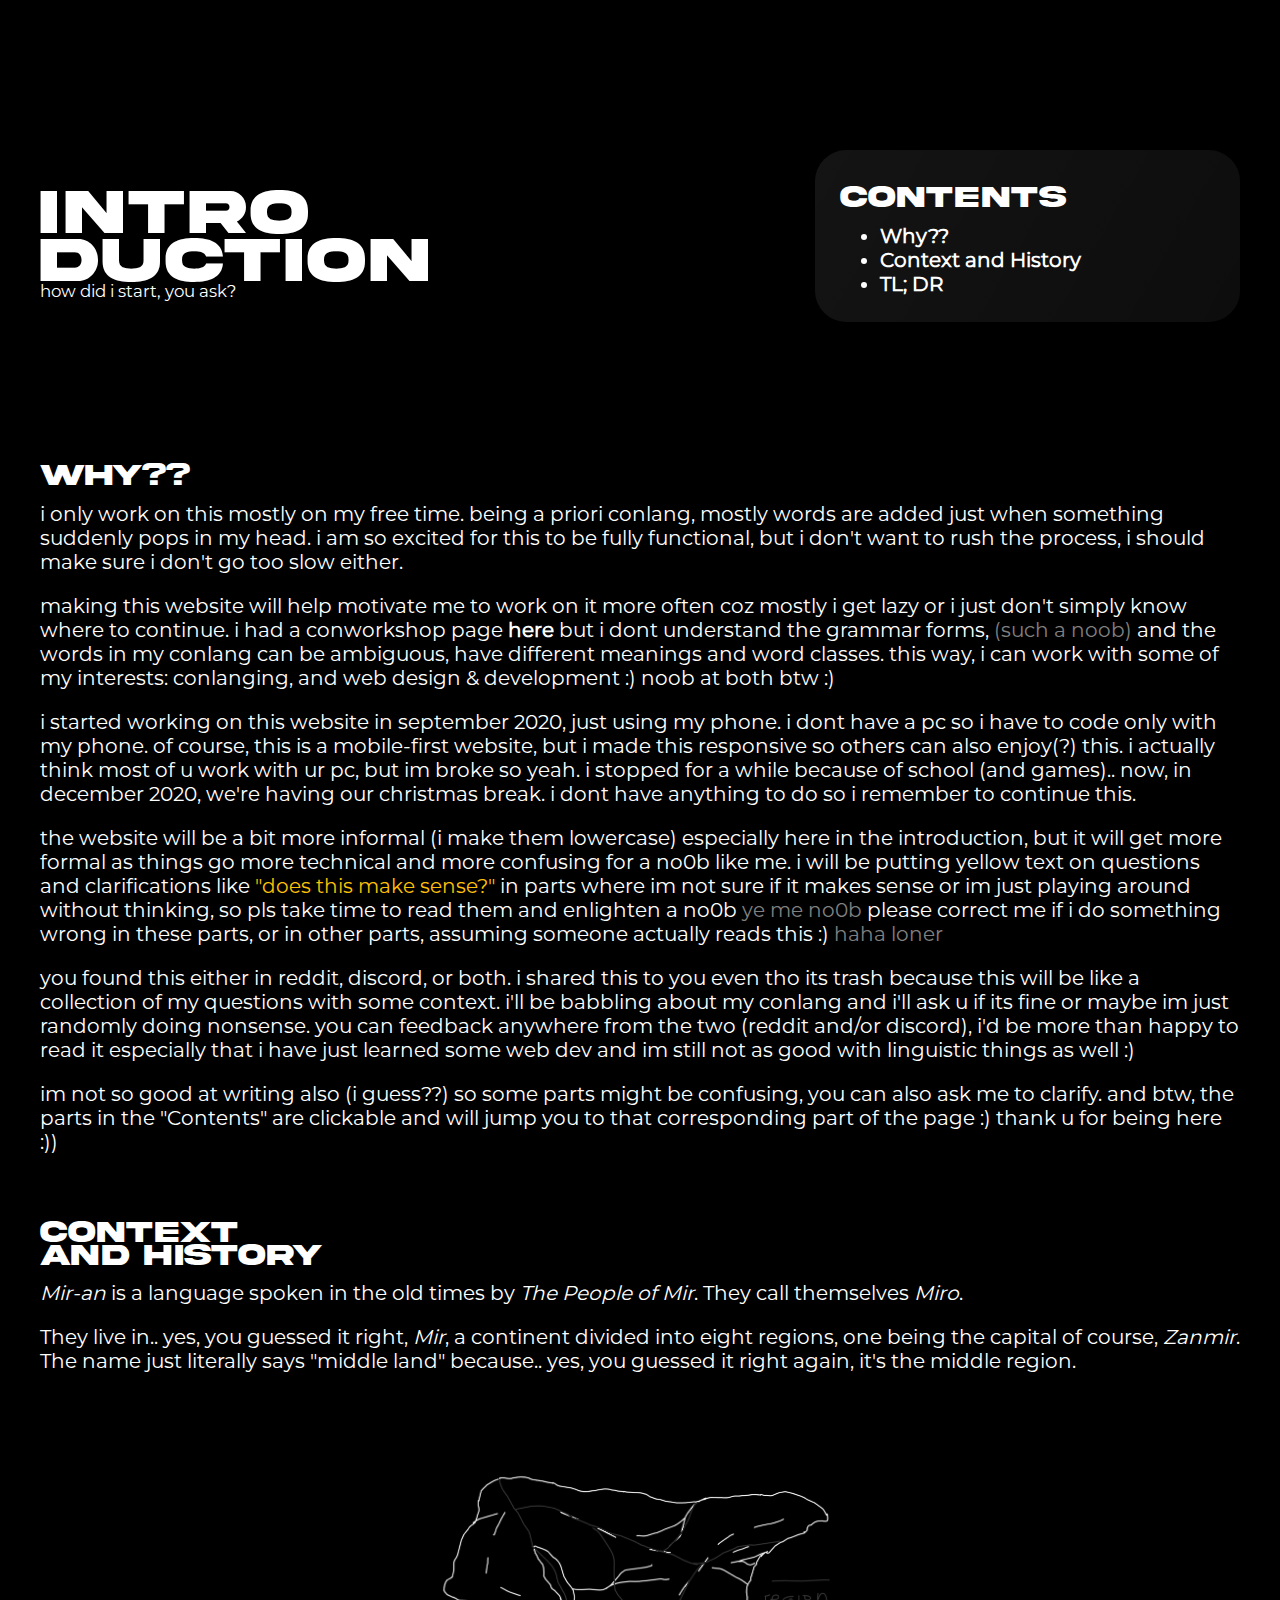
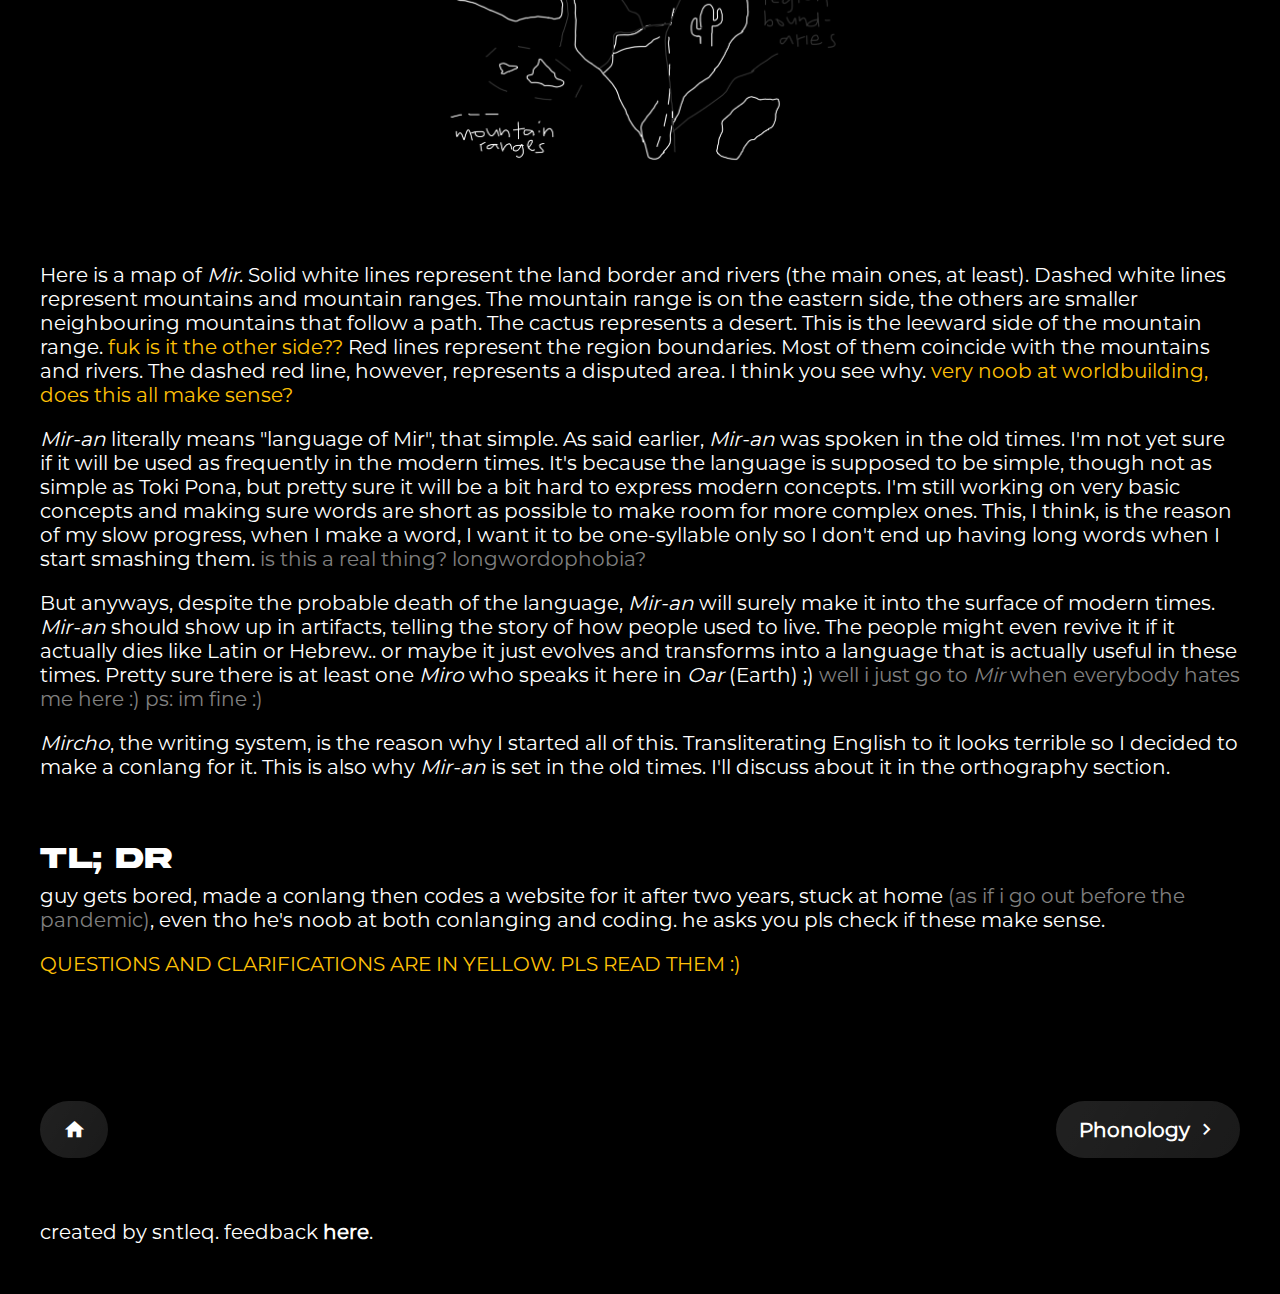
==== commit 3501c65c: "Update index.html" ====
--- a/introduction/index.html
+++ b/introduction/index.html
@@ -35,9 +35,10 @@
                 <h2>WHY??</h2>
                 <p>i only work on this mostly on my free time. being a priori conlang, mostly words are added just when something suddenly pops in my head. i am so excited for this to be fully functional, but i don't want to rush the process, i should make sure i don't go too slow either.</p>
                 <p>making this website will help motivate me to work on it more often coz mostly i get lazy or i just don't simply know where to continue. i had a conworkshop page <a href="https://conworkshop.com/view_language.php?l=MIRN">here</a> but i dont understand the grammar forms, <span class="grey">(such a  noob)</span> and the words in my conlang can be ambiguous, have different meanings and word classes. this way, i can work with some of my interests: conlanging, and web design & development :) noob at both btw :)</p>
-                <p>i started working on this website in september 2020, just using my phone. i dont have a pc so i have to code only with my phone. of course, this is a mobile-first website, but i made this responsive so others can also enjoy(?) this. i actually think most of u work with ur pc, but im broke so yeah. i stopped for a while because of school (and games).. now, in december 2020, we're having our christmas break. i dont have anything to do so i remember to continue this.
+                <p>i started working on this website in september 2020, just using my phone. i dont have a pc so i have to code only with my phone. of course, this is a mobile-first website, but i made this responsive so others can also enjoy(?) this. i actually think most of u work with ur pc, but im broke so yeah. i stopped for a while because of school (and games).. now, in december 2020, we're having our christmas break. i dont have anything to do so i remember to continue this.</p>
                 <p>the website will be a bit more informal (i make them lowercase) especially here in the introduction, but it will get more formal as things go more technical and more confusing for a no0b like me. i will be putting yellow text on questions and clarifications like <span class="nosense">"does this make sense?"</span> in parts where im not sure if it makes sense or im just playing around without thinking, so pls take time to read them and enlighten a no0b <span class="grey">ye me no0b</span> please correct me if i do something wrong in these parts, or in other parts, assuming someone actually reads this :) <span class="grey">haha loner</span></p>
-                <p>you found this either in reddit, discord, or both. i shared this to you even tho its trash because this will be like a collection of my questions with context. i'll be babbling about my conlang and i'll ask u if its fine or maybe im just randomly doing nonsense. you can feedback anywhere from the two (reddit and/or discord), i'd be more than happy to read it especially that i have just learned some web dev and im still not as good with linguistic things as well :)</p>
+                <p>you found this either in reddit, discord, or both. i shared this to you even tho its trash because this will be like a collection of my questions with some context. i'll be babbling about my conlang and i'll ask u if its fine or maybe im just randomly doing nonsense. you can feedback anywhere from the two (reddit and/or discord), i'd be more than happy to read it especially that i have just learned some web dev and im still not as good with linguistic things as well :)</p>
+                <p>im not so good at writing also (i guess??) so some parts might be confusing, you can also ask me to clarify. and btw, the parts in the "Contents" are clickable and will jump you to that corresponding part of the page :) thank u for being here :))</p>
             </section>
             <section id="context">
                 <h2>CONTEXT</br>AND HISTORY</h2>
--- a/css/sections.css
+++ b/css/sections.css
@@ -10,6 +10,12 @@
     text-decoration:none;
     font-weight:bold;
     color: white;
+}
+a:visited {
+    color:rgba(255,255,255,0.7);
+}
+a:hover {
+    text-decoration:underline;
 }
 #welcome {
     margin-top:100px;
@@ -66,10 +72,23 @@
 }
 img {
     display:block;
-    width:80%;
-    max-height:80vh;
+    max-width:65vw;
+    height:auto;
+    max-height:50vh;
     margin-left:auto;
     margin-right:auto;
+    filter:saturate(280%) contrast(300%) grayscale(100%);
+}
+.rotate {
+    -webkit-transform: rotate(270deg);
+    -moz-transform: rotate(270deg);
+    -o-transform: rotate(270deg);
+    -ms-transform: rotate(270deg);
+    transform: rotate(270deg);
+    max-width:90vw;
+    height:auto;
+    max-height:50vh;
+    margin:-5em auto;
 }
 .tablediv {
     overflow-x:auto;
@@ -90,7 +109,7 @@
     align-items:center;
 }
 .navlink {
-    background-image:linear-gradient(300deg,rgba(255,255,255,0.05),rgba(255,255,255,0.08));
+    background-image:linear-gradient(300deg,rgba(255,255,255,0.1),rgba(255,255,255,0.13));
     padding:0.8125em 1.125em;
     border-radius:1.5625em;
 }
